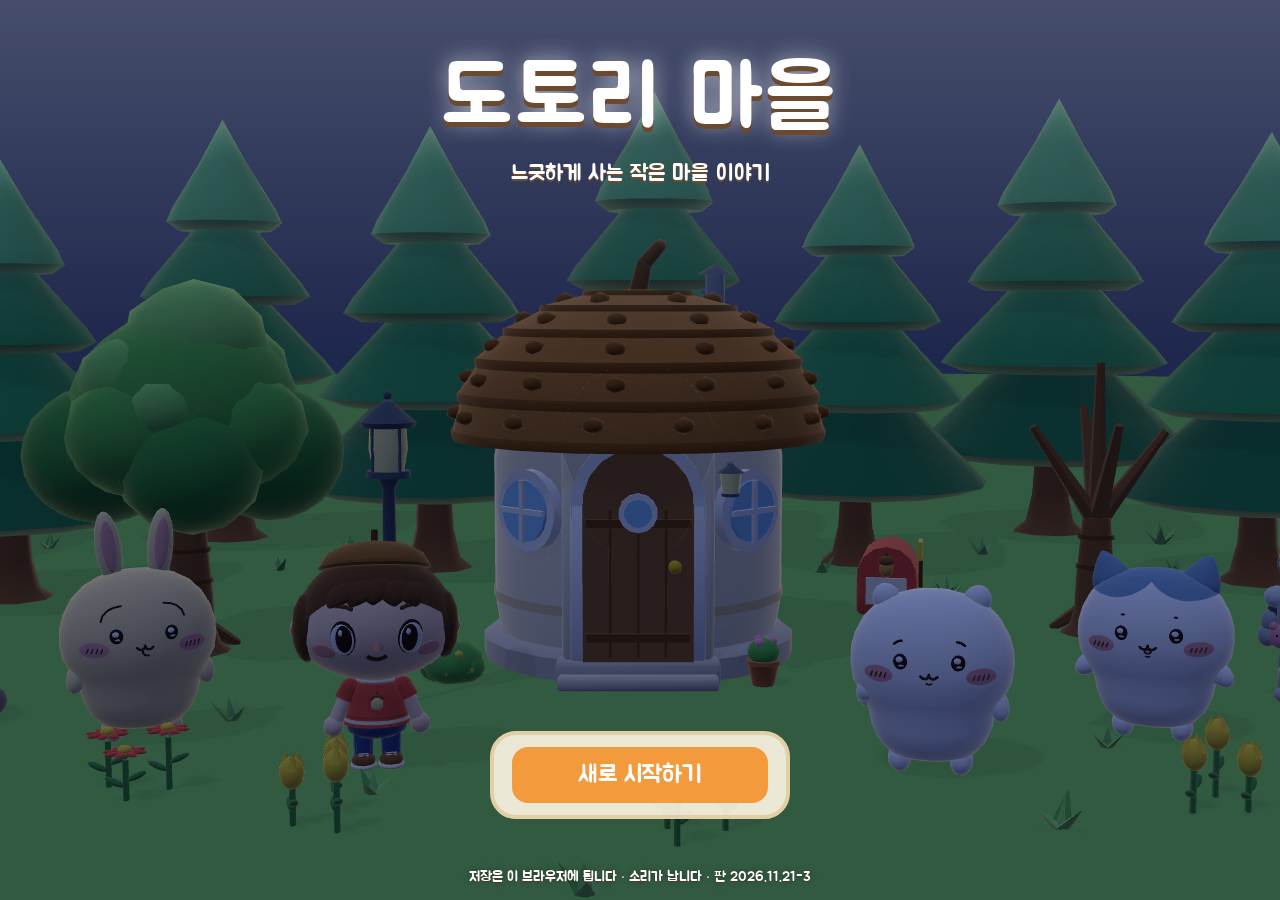
==== index.html @ 3efabaf2 "치이카와 주민 15명 모델링과 주인공 얼굴·헤어 꾸미기" ====
<!DOCTYPE html>
<html lang="ko">
<head>
<meta charset="utf-8">
<meta name="viewport" content="width=device-width, initial-scale=1">
<title>도토리 마을</title>
<link rel="icon" href="data:image/svg+xml,%3Csvg xmlns='http://www.w3.org/2000/svg' viewBox='0 0 32 32'%3E%3Cpath d='M16 30c-6 0-9-6-9-12h18c0 6-3 12-9 12z' fill='%23c98a4b'/%3E%3Cpath d='M5 17c0-6 5-10 11-10s11 4 11 10z' fill='%237a4a2a'/%3E%3Cpath d='M15 3h2v5h-2z' fill='%235a3a22'/%3E%3C/svg%3E">
<link rel="stylesheet" href="./css/style.css?v=2026.11.21-3">
<script type="importmap">{"imports":{"three":"./vendor/three/build/three.module.js","three/addons/":"./vendor/three/examples/jsm/"}}</script>
</head>
<body>
<canvas id="game"></canvas>
<div id="ui"></div>
<script type="module" src="./js/main.js?v=2026.11.21-3"></script>
</body>
</html>
---- css/style.css ----
@import url('https://fonts.googleapis.com/css2?family=Jua&display=swap');
:root { --cream:#fff8e6; --paper:#fffdf5; --brown:#6b4a2f; --brown-d:#4a3220; --line:#e2cfa6; --accent:#f29a3c; --green:#5fae62; --red:#e8574c; --blue:#4a90d9; }
* { box-sizing: border-box; }
html, body { margin:0; height:100%; overflow:hidden; background:#8ed06b; font-family:"Jua","Malgun Gothic","Apple SD Gothic Neo","Noto Sans KR",sans-serif; color:var(--brown-d); user-select:none; }
#game { position:fixed; inset:0; width:100%; height:100%; display:block; }
#ui { position:fixed; inset:0; pointer-events:none; font-size:18px; }
#ui > * { pointer-events:auto; }
.hidden { display:none !important; }
button { font-family:inherit; font-size:inherit; color:inherit; cursor:pointer; }

/* ---------- HUD ---------- */
.hud { position:absolute; background:rgba(255,248,230,.92); border:3px solid var(--line); border-radius:18px; padding:8px 14px; box-shadow:0 3px 0 rgba(90,60,30,.18); }
#hud-clock { left:16px; top:14px; line-height:1.25; min-width:170px; }
#hud-clock .date { font-size:15px; color:#8a6a48; }
#hud-clock .time { font-size:24px; }
#hud-clock .wx { font-size:15px; color:#8a6a48; }
#hud-money { right:16px; top:14px; font-size:22px; display:flex; align-items:center; gap:8px; }
.acorn { display:inline-block; width:20px; height:22px; background:radial-gradient(circle at 50% 70%, #d99a55 0 55%, transparent 56%), linear-gradient(#8a5a3a,#8a5a3a); background-size:100% 100%, 100% 46%; background-repeat:no-repeat; border-radius:50% 50% 50% 50% / 40% 40% 60% 60%; }
#hud-tools { left:16px; bottom:14px; display:flex; gap:6px; padding:6px; }
.tool { width:54px; height:54px; border-radius:12px; background:#f3e6c4; border:2px solid var(--line); position:relative; display:flex; align-items:center; justify-content:center; cursor:pointer; }
.tool img { width:46px; height:46px; }
.tool.on { background:#ffe19a; border-color:var(--accent); box-shadow:0 0 0 2px var(--accent) inset; }
.tool.none { opacity:.35; }
.tool .key { position:absolute; left:4px; top:1px; font-size:12px; color:#9a7a55; }
#hud-hint { left:50%; bottom:18px; transform:translateX(-50%); padding:6px 16px; font-size:17px; white-space:nowrap; }
#hud-hint b { background:var(--brown); color:#fff; border-radius:7px; padding:1px 8px; margin-right:6px; font-weight:normal; font-size:14px; }
#hud-menu { right:16px; bottom:14px; display:flex; gap:6px; padding:6px; }
#hud-menu button { border:2px solid var(--line); background:#f3e6c4; border-radius:12px; padding:6px 10px; font-size:15px; }
#hud-menu button:hover { background:#ffe19a; }
#hud-menu button span { color:#9a7a55; font-size:12px; margin-left:4px; }
#toasts { position:absolute; left:50%; top:16px; transform:translateX(-50%); display:flex; flex-direction:column; gap:6px; align-items:center; pointer-events:none; }
.toast { background:rgba(74,50,32,.9); color:#fff8e6; border-radius:16px; padding:7px 18px; font-size:17px; animation:pop .25s ease-out; }
@keyframes pop { from { transform:scale(.7); opacity:0; } to { transform:scale(1); opacity:1; } }

/* ---------- 대화 ---------- */
#dlg { position:absolute; left:50%; bottom:26px; transform:translateX(-50%); width:min(860px, 92vw); background:var(--paper); border:4px solid var(--line); border-radius:28px; padding:22px 28px 20px; min-height:128px; box-shadow:0 5px 0 rgba(90,60,30,.2); font-size:23px; line-height:1.5; cursor:pointer; }
#dlg .name { position:absolute; left:26px; top:-21px; background:var(--accent); color:#fff; border-radius:16px; padding:3px 18px; font-size:19px; box-shadow:0 2px 0 rgba(90,60,30,.25); }
#dlg .text { white-space:pre-wrap; min-height:70px; }
#dlg .text b { color:#d2691e; font-weight:normal; }
#dlg .next { position:absolute; right:22px; bottom:10px; color:var(--accent); animation:bob .7s infinite alternate; }
@keyframes bob { from { transform:translateY(0); } to { transform:translateY(5px); } }
#dlg-choices { position:absolute; right:calc(50% - min(430px, 46vw) + 8px); bottom:176px; display:flex; flex-direction:column; gap:7px; align-items:stretch; }
.choice { background:var(--paper); border:3px solid var(--line); border-radius:16px; padding:7px 22px; font-size:20px; text-align:left; }
.choice.sel, .choice:hover { background:#ffe19a; border-color:var(--accent); }

/* ---------- 패널 ---------- */
#shade { position:absolute; inset:0; background:rgba(40,28,16,.38); }
#panel { position:absolute; left:50%; top:50%; transform:translate(-50%,-50%); width:min(900px, 94vw); max-height:88vh; background:var(--cream); border:4px solid var(--line); border-radius:26px; box-shadow:0 6px 0 rgba(90,60,30,.25); display:flex; flex-direction:column; overflow:hidden; }
#panel .head { display:flex; align-items:center; padding:12px 20px; background:#f6e7bf; border-bottom:3px solid var(--line); font-size:24px; }
#panel .head .x { margin-left:auto; border:none; background:var(--red); color:#fff; width:36px; height:36px; border-radius:50%; font-size:20px; }
#panel .body { padding:16px 20px; overflow:auto; }
.tabs { display:flex; gap:6px; margin-bottom:12px; flex-wrap:wrap; }
.tab { border:2px solid var(--line); background:#f3e6c4; border-radius:12px; padding:5px 16px; }
.tab.on { background:var(--accent); color:#fff; border-color:var(--accent); }
.grid { display:grid; grid-template-columns:repeat(5, 76px); gap:8px; }
.grid.wide { grid-template-columns:repeat(8, 76px); }
.slot { width:76px; height:76px; border-radius:14px; background:#f3e6c4; border:2px solid var(--line); position:relative; display:flex; align-items:center; justify-content:center; cursor:pointer; }
.slot img { width:66px; height:66px; pointer-events:none; }
.slot.sel { border-color:var(--accent); box-shadow:0 0 0 3px var(--accent) inset; background:#ffe9b0; }
.slot .n { position:absolute; right:5px; bottom:2px; font-size:15px; background:rgba(255,253,245,.9); border-radius:8px; padding:0 5px; }
.slot.empty { cursor:default; }
.slot.unknown img { filter:brightness(0); opacity:.22; }
.slot .mark { position:absolute; left:4px; top:2px; font-size:13px; color:var(--green); }
.row2 { display:flex; gap:18px; align-items:flex-start; }
.detail { flex:1; min-width:230px; background:var(--paper); border:2px solid var(--line); border-radius:16px; padding:12px 14px; min-height:220px; }
.detail h3 { margin:0 0 6px; font-size:22px; font-weight:normal; }
.detail p { margin:4px 0; font-size:16px; line-height:1.45; color:#7a5a3c; }
.detail .acts { display:flex; flex-wrap:wrap; gap:6px; margin-top:10px; }
.btn { border:2px solid var(--line); background:#f3e6c4; border-radius:12px; padding:6px 14px; font-size:17px; }
.btn:hover { background:#ffe19a; }
.btn.go { background:var(--green); border-color:var(--green); color:#fff; }
.btn.warn { background:var(--red); border-color:var(--red); color:#fff; }
.btn:disabled { opacity:.45; cursor:default; }
.list { display:flex; flex-direction:column; gap:6px; }
.li { display:flex; align-items:center; gap:10px; background:var(--paper); border:2px solid var(--line); border-radius:14px; padding:4px 12px 4px 6px; }
.li img { width:54px; height:54px; }
.li .nm { flex:1; font-size:18px; }
.li .sub { font-size:14px; color:#9a7a55; display:block; }
.li .pr { font-size:18px; min-width:90px; text-align:right; }
.li.picked { background:#ffe9b0; border-color:var(--accent); }
.note { font-size:15px; color:#8a6a48; margin:6px 0; line-height:1.5; }
.bar { height:14px; background:#ead9b4; border-radius:8px; overflow:hidden; margin:4px 0 10px; }
.bar > i { display:block; height:100%; background:var(--green); }
.kv { display:grid; grid-template-columns:120px 1fr; gap:6px 12px; font-size:16px; align-items:center; }
.kv input[type=range] { width:100%; }
.letter { background:#fffdf5; border:2px dashed var(--line); border-radius:14px; padding:14px 18px; white-space:pre-wrap; line-height:1.6; font-size:18px; }
.keys { display:grid; grid-template-columns:150px 1fr; gap:4px 12px; font-size:15px; }
.keys b { background:var(--brown); color:#fff; border-radius:7px; padding:0 8px; font-weight:normal; display:inline-block; margin-right:3px; }
canvas.map { width:100%; border-radius:14px; border:2px solid var(--line); image-rendering:pixelated; }

/* ---------- 잡았다 카드 ---------- */
#card { position:absolute; left:50%; top:16%; transform:translateX(-50%); background:var(--paper); border:4px solid var(--line); border-radius:26px; padding:14px 26px 16px; text-align:center; box-shadow:0 6px 0 rgba(90,60,30,.25); animation:pop .25s ease-out; min-width:320px; }
#card img { width:170px; height:170px; }
#card .t { font-size:26px; }
#card .s { font-size:17px; color:#8a6a48; margin-top:2px; }
#card .new { display:inline-block; background:var(--red); color:#fff; border-radius:12px; padding:1px 12px; font-size:15px; margin-bottom:4px; }

/* ---------- 타이틀 ---------- */
#title { position:absolute; inset:0; display:flex; flex-direction:column; align-items:center; justify-content:center; background:linear-gradient(rgba(255,255,255,.18) 0%, rgba(255,255,255,0) 40%); }
#title.front { justify-content:space-between; padding:5vh 0 9vh; }   /* 첫 화면: 제목은 위, 단추는 아래, 가운데로 마을 풍경이 보인다 */
#title.front .sub { color:#fff; text-shadow:0 2px 0 #6b4a2f; margin:6px 0 0; }
#title .head { display:flex; flex-direction:column; align-items:center; }
#title.front .box { min-width:300px; padding:12px 18px; background:rgba(255,248,230,.9); }
#title h1 { font-size:86px; margin:0; font-weight:normal; color:#fff; text-shadow:0 5px 0 #6b4a2f, 0 0 22px rgba(255,255,255,.6); letter-spacing:4px; }
#title .sub { font-size:22px; color:#4a6a3a; margin:4px 0 30px; }
#title .box { background:rgba(255,248,230,.95); border:4px solid var(--line); border-radius:26px; padding:20px 28px; min-width:380px; display:flex; flex-direction:column; gap:10px; align-items:stretch; }
#title .box label { font-size:17px; color:#8a6a48; }
#title input[type=text] { font-family:inherit; font-size:22px; padding:6px 12px; border-radius:12px; border:3px solid var(--line); background:#fffdf5; color:var(--brown-d); width:100%; }
#title .big { font-size:24px; padding:10px; border-radius:16px; border:3px solid var(--accent); background:var(--accent); color:#fff; }
#title .big.alt { background:#f3e6c4; color:var(--brown-d); border-color:var(--line); }
#title .pick { display:flex; gap:8px; justify-content:center; }
#title .pick .slot { width:84px; height:84px; }
#title .pick .slot img { width:78px; height:78px; }
#title .foot { position:absolute; bottom:14px; font-size:14px; color:#fff; text-shadow:0 1px 0 #4a3a2a, 0 0 6px rgba(0,0,0,.35); }
#loading { position:absolute; inset:0; display:flex; flex-direction:column; align-items:center; justify-content:center; background:#8ed06b; font-size:26px; color:#fff; gap:14px; }
#loading .pbar { width:280px; height:16px; background:rgba(255,255,255,.4); border-radius:10px; overflow:hidden; }
#loading .pbar i { display:block; height:100%; width:0; background:#fff; transition:width .2s; }
#fade { position:absolute; inset:0; background:#1a140e; opacity:0; pointer-events:none; transition:opacity .28s; }
#fade.on { opacity:1; pointer-events:auto; }

#hud-goal { position:absolute; left:16px; top:112px; max-width:300px; padding:6px 12px; background:rgba(255,243,214,.92); border:3px solid var(--line); border-radius:14px; font-size:15px; color:var(--brown-d); box-shadow:0 3px 0 rgba(0,0,0,.12); }
.li.q { align-items:flex-start; padding:8px 14px 8px 10px; }
.li.q .mk { width:28px; font-size:19px; text-align:center; color:var(--green); flex:none; }
.li.q .mk.star { width:84px; text-align:left; color:#e0a020; letter-spacing:1px; }
.li.q .sub { margin-top:3px; line-height:1.4; color:#8a6a48; }
.li.q .bar { margin:6px 0 2px; }
.li.q .pr { align-self:center; }

/* ---------- 꾸미기 ---------- */
.lookui { display:flex; gap:16px; align-items:stretch; }
.lk-left { flex:none; display:flex; flex-direction:column; align-items:center; gap:6px; }
.lk-view { border-radius:18px; background:radial-gradient(circle at 50% 38%, #fffdf5 0%, #f6e7bf 78%); border:3px solid var(--line); cursor:grab; touch-action:none; }
.lk-turn { display:flex; align-items:center; gap:8px; }
.lk-turn .btn { padding:2px 12px; font-size:15px; }
.lk-tip { font-size:13px; color:#9a7a55; }
.lk-right { flex:1; min-width:0; display:flex; flex-direction:column; }
.lk-quick { display:flex; flex-wrap:wrap; gap:6px; margin-bottom:10px; }
.lk-quick .btn { padding:4px 10px; font-size:15px; }
.lk-opts { overflow:auto; max-height:236px; padding-right:4px; }
.lk-row { display:flex; gap:10px; align-items:flex-start; margin-bottom:9px; }
.lk-label { flex:none; width:74px; font-size:15px; color:#8a6a48; padding-top:5px; }
.lk-box { display:flex; flex-wrap:wrap; gap:6px; }
.lk-box.lk-hair-grid { flex:1; display:grid; grid-template-columns:repeat(auto-fill,minmax(76px,1fr)); }
.lk-hair-grid .opt { display:flex; flex-direction:column; align-items:center; gap:3px; padding:5px 3px; font-size:13px; }
.lk-hair-grid img { width:52px; height:52px; object-fit:contain; }
.lk-zoom { min-width:88px; }
.lookui button:focus-visible { outline:3px solid #407a68; outline-offset:2px; }
.opt { border:2px solid var(--line); background:#fffdf5; border-radius:12px; padding:4px 11px; font-size:15px; }
.opt:hover { background:#ffe19a; }
.opt.on { background:var(--accent); border-color:var(--accent); color:#fff; }
.sw { width:32px; height:32px; border-radius:50%; border:3px solid #fff; box-shadow:0 0 0 2px var(--line); padding:0; }
.sw.on { box-shadow:0 0 0 3px var(--accent), 0 0 0 6px #ffe19a; }
.lk-acts { display:flex; justify-content:flex-end; gap:8px; margin-top:12px; }
#title .box.wide { width:min(820px, 94vw); padding:14px 20px; gap:10px; }
#title .tf { display:grid; grid-template-columns:auto 1fr auto 1fr; gap:8px 10px; align-items:center; }
#title .tf input[type=text] { font-size:19px; padding:4px 10px; }
#title .tb { display:flex; gap:10px; }
#title .tb .big { flex:1; font-size:21px; padding:7px; }
#title .tb .big.alt { flex:none; width:150px; font-size:17px; }
#title { overflow:auto; }
#title .sub.lt { color:#fff; text-shadow:0 2px 0 #6b4a2f, 0 0 8px rgba(0,0,0,.35); font-size:19px; }

@media (max-width:620px) {
  #title:not(.front) { justify-content:flex-start; padding:8px 0 16px; }
  #title .box.wide { min-width:0; padding:12px; }
  #title .tf { grid-template-columns:auto 1fr; }
  #title .sub.lt { font-size:15px; text-align:center; }
  #title .tb .big.alt { width:auto; }
  .lookui { flex-direction:column; gap:10px; }
  .lk-left { flex-direction:row; justify-content:center; }
  .lk-view { width:132px !important; height:166px !important; }
  .lk-turn { flex-direction:column; gap:4px; }
  .lk-label { width:51px; font-size:13px; }
  .lk-opts { max-height:28vh; padding:4px; }
  .lk-right .tabs,.lk-quick { margin-bottom:6px; }
  .lk-box.lk-hair-grid { grid-template-columns:repeat(auto-fill,minmax(62px,1fr)); }
}

/* ---------- 같이 하기 ---------- */
#nettags { position:absolute; inset:0; pointer-events:none; overflow:hidden; }
.ntag { position:absolute; left:0; top:0; display:flex; flex-direction:column; align-items:center; gap:3px; will-change:transform; }
.ntag .nn { font-size:14px; padding:1px 9px; border-radius:10px; background:rgba(74,144,217,.92); color:#fff; white-space:nowrap; box-shadow:0 2px 0 rgba(0,0,0,.15); }
.ntag.me .nn { display:none; }
.ntag .nb { max-width:220px; font-size:16px; line-height:1.3; padding:6px 12px; border-radius:14px; background:#fffdf5; border:3px solid var(--line); color:var(--brown-d); text-align:center; word-break:keep-all; box-shadow:0 3px 0 rgba(0,0,0,.12); }
#hud-net { position:absolute; left:50%; top:14px; transform:translateX(-50%); padding:5px 14px; background:rgba(74,144,217,.92); color:#fff; border:3px solid #fff; border-radius:14px; font-size:15px; box-shadow:0 3px 0 rgba(0,0,0,.14); cursor:pointer; pointer-events:auto; }
#chat { position:absolute; left:50%; bottom:74px; transform:translateX(-50%); width:min(520px, 92vw); display:flex; flex-direction:column; gap:6px; pointer-events:auto; }
#chat .cq { display:flex; gap:6px; flex-wrap:wrap; justify-content:center; }
#chat .cq .btn { padding:4px 12px; font-size:16px; }
#chat input { font-family:inherit; font-size:19px; padding:8px 14px; border-radius:16px; border:3px solid var(--line); background:#fffdf5; color:var(--brown-d); }
.netui .net2 { display:flex; gap:14px; margin-top:10px; }
.netui .nc { flex:1; background:var(--paper); border:2px solid var(--line); border-radius:16px; padding:12px 14px; display:flex; flex-direction:column; gap:8px; align-items:flex-start; }
.netui .nc h3 { margin:0; font-weight:normal; font-size:20px; }
.netui .code { font-size:64px; letter-spacing:10px; text-align:center; color:var(--accent); margin:6px 0; }
.netui .code-in { font-family:inherit; font-size:26px; letter-spacing:6px; width:170px; padding:6px 10px; border-radius:12px; border:3px solid var(--line); background:#fffdf5; color:var(--brown-d); text-align:center; }
.note.warn { color:#c8463c; }
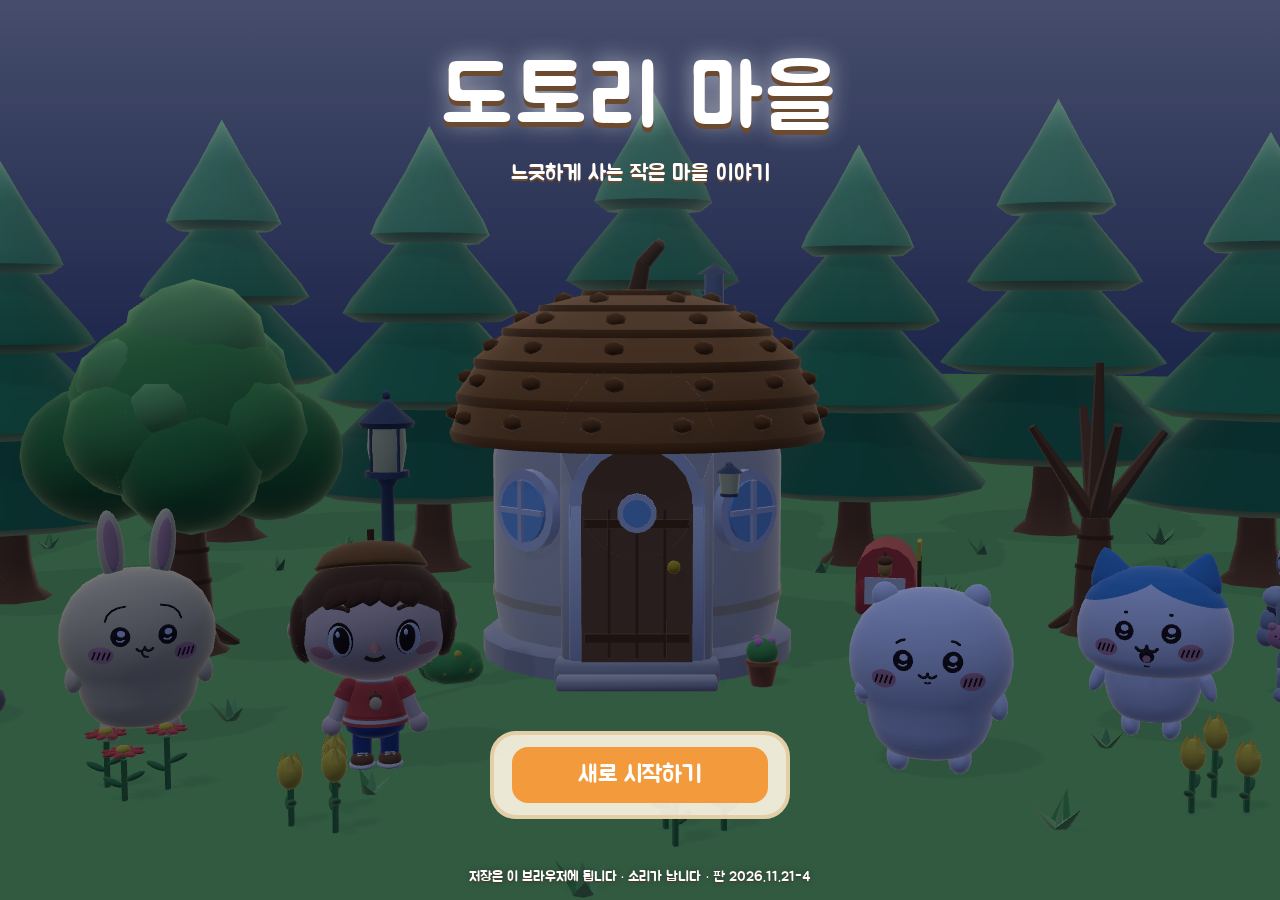
==== commit 0f49b008: "하치와레 피규어 비율로 얼굴을 다듬고 랏코의 짙은 귀 복원" ====
--- a/index.html
+++ b/index.html
@@ -5,12 +5,12 @@
 <meta name="viewport" content="width=device-width, initial-scale=1">
 <title>도토리 마을</title>
 <link rel="icon" href="data:image/svg+xml,%3Csvg xmlns='http://www.w3.org/2000/svg' viewBox='0 0 32 32'%3E%3Cpath d='M16 30c-6 0-9-6-9-12h18c0 6-3 12-9 12z' fill='%23c98a4b'/%3E%3Cpath d='M5 17c0-6 5-10 11-10s11 4 11 10z' fill='%237a4a2a'/%3E%3Cpath d='M15 3h2v5h-2z' fill='%235a3a22'/%3E%3C/svg%3E">
-<link rel="stylesheet" href="./css/style.css?v=2026.11.21-3">
+<link rel="stylesheet" href="./css/style.css?v=2026.11.21-4">
 <script type="importmap">{"imports":{"three":"./vendor/three/build/three.module.js","three/addons/":"./vendor/three/examples/jsm/"}}</script>
 </head>
 <body>
 <canvas id="game"></canvas>
 <div id="ui"></div>
-<script type="module" src="./js/main.js?v=2026.11.21-3"></script>
+<script type="module" src="./js/main.js?v=2026.11.21-4"></script>
 </body>
 </html>
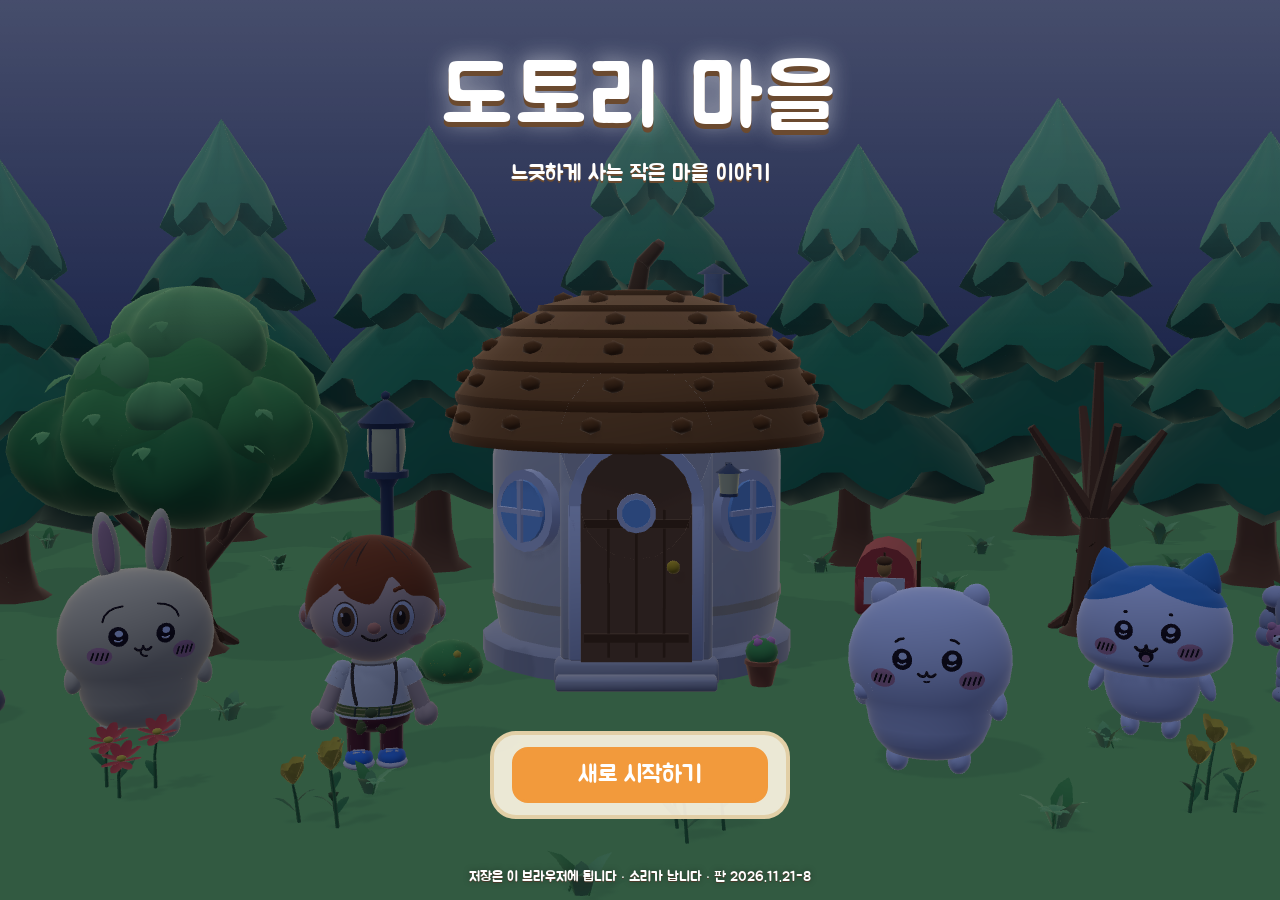
==== commit f270ab48: "Add touch movement, playable weeding and ramen shifts, resident reactions, and walkable habitat gall" ====
--- a/index.html
+++ b/index.html
@@ -5,12 +5,12 @@
 <meta name="viewport" content="width=device-width, initial-scale=1">
 <title>도토리 마을</title>
 <link rel="icon" href="data:image/svg+xml,%3Csvg xmlns='http://www.w3.org/2000/svg' viewBox='0 0 32 32'%3E%3Cpath d='M16 30c-6 0-9-6-9-12h18c0 6-3 12-9 12z' fill='%23c98a4b'/%3E%3Cpath d='M5 17c0-6 5-10 11-10s11 4 11 10z' fill='%237a4a2a'/%3E%3Cpath d='M15 3h2v5h-2z' fill='%235a3a22'/%3E%3C/svg%3E">
-<link rel="stylesheet" href="./css/style.css?v=2026.11.21-4">
+<link rel="stylesheet" href="./css/style.css?v=2026.11.21-8">
 <script type="importmap">{"imports":{"three":"./vendor/three/build/three.module.js","three/addons/":"./vendor/three/examples/jsm/"}}</script>
 </head>
 <body>
 <canvas id="game"></canvas>
 <div id="ui"></div>
-<script type="module" src="./js/main.js?v=2026.11.21-4"></script>
+<script type="module" src="./js/main.js?v=2026.11.21-8"></script>
 </body>
 </html>
--- a/css/style.css
+++ b/css/style.css
@@ -36,6 +36,10 @@
 #dlg { position:absolute; left:50%; bottom:26px; transform:translateX(-50%); width:min(860px, 92vw); background:var(--paper); border:4px solid var(--line); border-radius:28px; padding:22px 28px 20px; min-height:128px; box-shadow:0 5px 0 rgba(90,60,30,.2); font-size:23px; line-height:1.5; cursor:pointer; }
 #dlg .name { position:absolute; left:26px; top:-21px; background:var(--accent); color:#fff; border-radius:16px; padding:3px 18px; font-size:19px; box-shadow:0 2px 0 rgba(90,60,30,.25); }
 #dlg .text { white-space:pre-wrap; min-height:70px; }
+#dlg .gesture { margin-top:8px; color:#685943; font-size:.82em; line-height:1.5; }
+#dlg.gesture-only .text { display:none; }
+#dlg.gesture-only .gesture { min-height:56px; margin-top:0; display:flex; align-items:center; }
+#dlg .gesture[hidden] { display:none; }
 #dlg .text b { color:#d2691e; font-weight:normal; }
 #dlg .next { position:absolute; right:22px; bottom:10px; color:var(--accent); animation:bob .7s infinite alternate; }
 @keyframes bob { from { transform:translateY(0); } to { transform:translateY(5px); } }
@@ -126,6 +130,56 @@
 .li.q .bar { margin:6px 0 2px; }
 .li.q .pr { align-self:center; }
 
+.story-page { display:grid; gap:10px; }
+.activity-game {display:grid;gap:9px;}
+#ui>.touch-controls {display:none;pointer-events:none;position:absolute;inset:0;user-select:none;-webkit-user-select:none;}
+.touch-mode #ui>.touch-controls.active {display:block;}
+.touch-controls>* {position:absolute;pointer-events:auto;touch-action:none;-webkit-tap-highlight-color:transparent;box-sizing:border-box;}
+.touch-stick {width:106px;height:106px;bottom:max(13px,env(safe-area-inset-bottom));left:max(14px,env(safe-area-inset-left));background:#fff4cf80;border:3px solid #745b3d88;border-radius:50%;box-shadow:inset 0 0 0 9px #fffae63b;}
+.touch-stick i {position:absolute;left:50%;top:50%;width:43px;height:43px;border-radius:50%;background:#f4dfa9df;border:3px solid #947451;transform:translate(-50%,-50%);box-shadow:0 3px 0 #74553166;}
+.touch-controls button {border:3px solid #816649;border-radius:50%;background:#fff1c9e8;color:#5a452e;box-shadow:0 3px 0 #65472470;font:inherit;}
+.touch-controls .touch-act {width:72px;height:72px;right:max(13px,env(safe-area-inset-right));bottom:max(18px,env(safe-area-inset-bottom));}
+.touch-controls .touch-pick {width:52px;height:52px;right:91px;bottom:22px;font-size:14px;}
+.touch-controls .pressed {background:#f2cf83;box-shadow:inset 0 2px 3px #78542d70;}
+.touch-mode #hud-tools {left:8px;bottom:127px;gap:2px;padding:3px;}
+.touch-mode #hud-tools .tool {width:40px;height:40px;}
+.touch-mode #hud-tools .tool img {width:36px;height:36px;}
+.touch-mode #hud-tools .key {display:none;}
+.touch-mode #hud-menu {right:7px;bottom:90px;gap:2px;padding:3px;}
+.touch-mode #hud-menu button {font-size:12px;padding:5px;}
+.touch-mode #hud-menu button span {display:none;}
+.touch-mode #hud-hint {bottom:184px;width:max-content;max-width:93vw;box-sizing:border-box;text-align:center;white-space:normal;font-size:13px;padding:3px 9px;}
+.activity-game p {margin:0;line-height:1.45;}
+.activity-game .activity-objective {color:#3d5745;font-weight:bold;}
+.activity-game canvas {display:block;width:100%;aspect-ratio:16/9;border-radius:15px;background:#416258;touch-action:none;cursor:grab;}
+.activity-game canvas:active {cursor:grabbing;}
+.activity-game canvas:focus-visible {outline:3px solid #dfb74e;outline-offset:2px;}
+.activity-status {color:#58432e;min-height:1.5em;}
+#panel:has(.activity-game) {width:min(740px,94vw);}
+.museum-guide .btn {margin:3px;}
+.museum-watch {position:fixed;z-index:15;left:50%;bottom:10px;transform:translateX(-50%);width:min(570px,90vw);box-sizing:border-box;padding:12px 17px;border-radius:14px;background:#193b49ed;color:#f9f1d7;display:grid;gap:5px;box-shadow:0 3px 12px #162c3950;}
+.museum-watch div {display:flex;gap:7px;}
+.museum-watch .btn {padding:5px 9px;font-size:13px;}
+.story-page h3,.story-page p,.story-line p,.story-specimen p { margin:0; }
+.story-count { font-size:.88em; color:#696c4a; }
+.story-cards,.story-roll { display:flex; flex-wrap:wrap; justify-content:center; gap:8px; }
+.story-choice { flex:1; min-width:68px; display:grid; place-items:center; padding:5px 2px; }
+.story-art { width:88px; max-width:100%; aspect-ratio:1; object-fit:contain; }
+.story-specimen,.story-line { border-bottom:1px solid #e3d8b4; padding:6px 0; }
+.story-specimen,.story-kitchen { display:flex; align-items:center; gap:12px; }
+.story-specimen img { width:60px; }
+.story-kitchen>div:first-child { flex:0 0 32%; }
+.story-kitchen>div:last-child { display:grid; grid-template-columns:repeat(2,minmax(0,1fr)); gap:5px; }
+.story-kitchen img { width:150px; background:#f1e7cf; border-radius:50%; }
+.story-kitchen [aria-pressed="true"] { background:#4e755c; color:white; }
+.story-order { background:#fff6e6; border-left:4px solid #bb7855; padding:9px 13px; }
+.story-status { color:#875132; }
+.story-seal { display:inline-block; justify-self:start; padding:4px 10px; color:#486847; border:2px solid #72936b; border-radius:7px; font-weight:bold; }
+.story-roll { align-items:center; background:#f9f1d8; padding:16px 8px; }
+.story-sources summary { cursor:pointer; color:#54684d; }
+.story-sources a { display:block; color:#476e64; margin:.4em 0; }
+.story-roll span { min-width:3ch; text-align:center; }
+@media(max-width:480px){.story-art{width:65px}.story-kitchen{gap:5px}.story-kitchen .btn{font-size:13px;padding:6px 3px}}
 /* ---------- 꾸미기 ---------- */
 .lookui { display:flex; gap:16px; align-items:stretch; }
 .lk-left { flex:none; display:flex; flex-direction:column; align-items:center; gap:6px; }
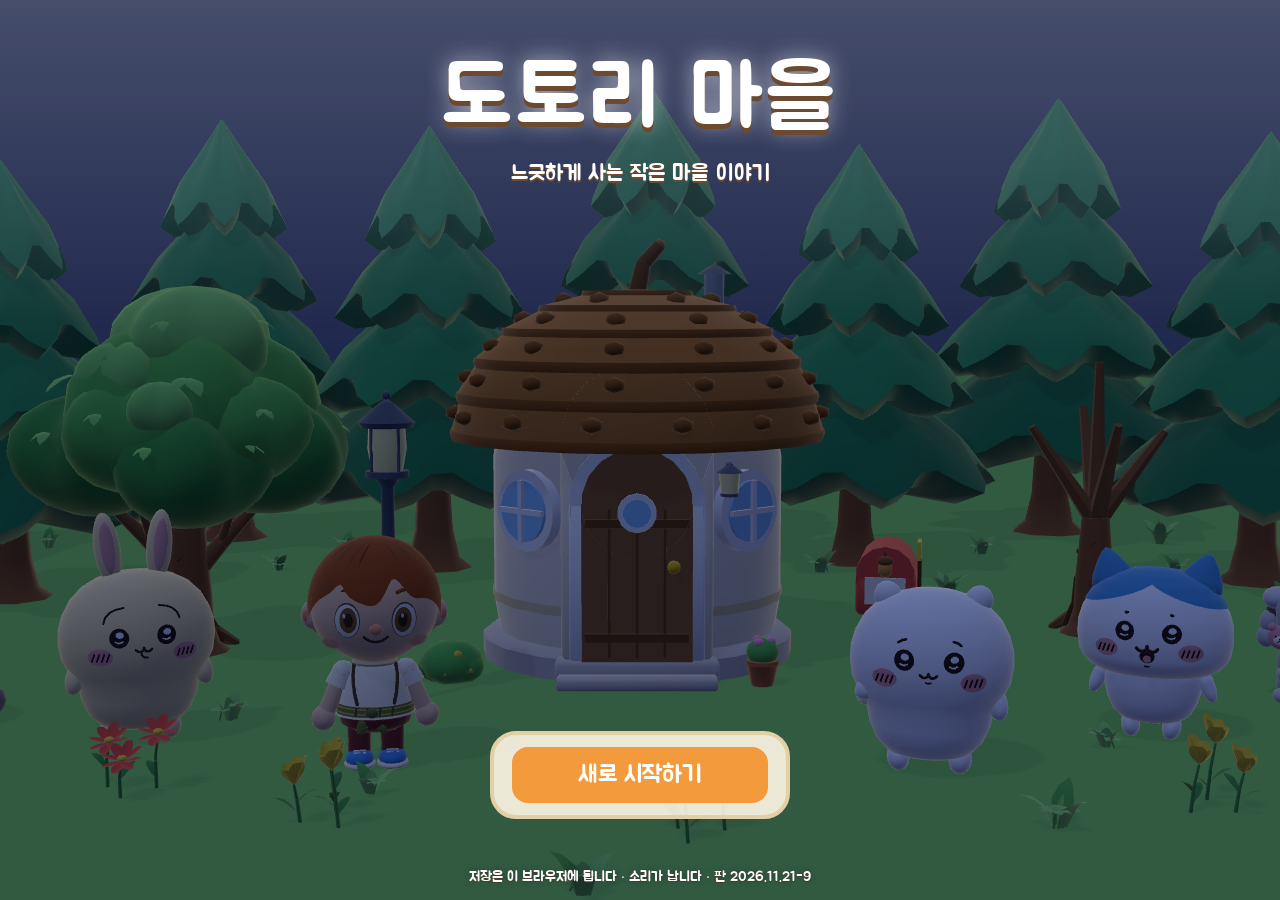
==== commit f86da8cf: "Separate resident conversation from net swings on keyboard and touch" ====
--- a/index.html
+++ b/index.html
@@ -5,12 +5,12 @@
 <meta name="viewport" content="width=device-width, initial-scale=1">
 <title>도토리 마을</title>
 <link rel="icon" href="data:image/svg+xml,%3Csvg xmlns='http://www.w3.org/2000/svg' viewBox='0 0 32 32'%3E%3Cpath d='M16 30c-6 0-9-6-9-12h18c0 6-3 12-9 12z' fill='%23c98a4b'/%3E%3Cpath d='M5 17c0-6 5-10 11-10s11 4 11 10z' fill='%237a4a2a'/%3E%3Cpath d='M15 3h2v5h-2z' fill='%235a3a22'/%3E%3C/svg%3E">
-<link rel="stylesheet" href="./css/style.css?v=2026.11.21-8">
+<link rel="stylesheet" href="./css/style.css?v=2026.11.21-9">
 <script type="importmap">{"imports":{"three":"./vendor/three/build/three.module.js","three/addons/":"./vendor/three/examples/jsm/"}}</script>
 </head>
 <body>
 <canvas id="game"></canvas>
 <div id="ui"></div>
-<script type="module" src="./js/main.js?v=2026.11.21-8"></script>
+<script type="module" src="./js/main.js?v=2026.11.21-9"></script>
 </body>
 </html>
--- a/css/style.css
+++ b/css/style.css
@@ -139,7 +139,9 @@
 .touch-stick i {position:absolute;left:50%;top:50%;width:43px;height:43px;border-radius:50%;background:#f4dfa9df;border:3px solid #947451;transform:translate(-50%,-50%);box-shadow:0 3px 0 #74553166;}
 .touch-controls button {border:3px solid #816649;border-radius:50%;background:#fff1c9e8;color:#5a452e;box-shadow:0 3px 0 #65472470;font:inherit;}
 .touch-controls .touch-act {width:72px;height:72px;right:max(13px,env(safe-area-inset-right));bottom:max(18px,env(safe-area-inset-bottom));}
-.touch-controls .touch-pick {width:52px;height:52px;right:91px;bottom:22px;font-size:14px;}
+.touch-controls .touch-talk {width:54px;height:54px;right:calc(max(13px,env(safe-area-inset-right)) + 78px);bottom:max(22px,env(safe-area-inset-bottom));}
+.touch-controls .touch-pick {width:48px;height:48px;right:calc(max(13px,env(safe-area-inset-right)) + 138px);bottom:max(22px,env(safe-area-inset-bottom));font-size:14px;}
+.touch-controls .touch-act {font-size:14px;padding:2px;}
 .touch-controls .pressed {background:#f2cf83;box-shadow:inset 0 2px 3px #78542d70;}
 .touch-mode #hud-tools {left:8px;bottom:127px;gap:2px;padding:3px;}
 .touch-mode #hud-tools .tool {width:40px;height:40px;}
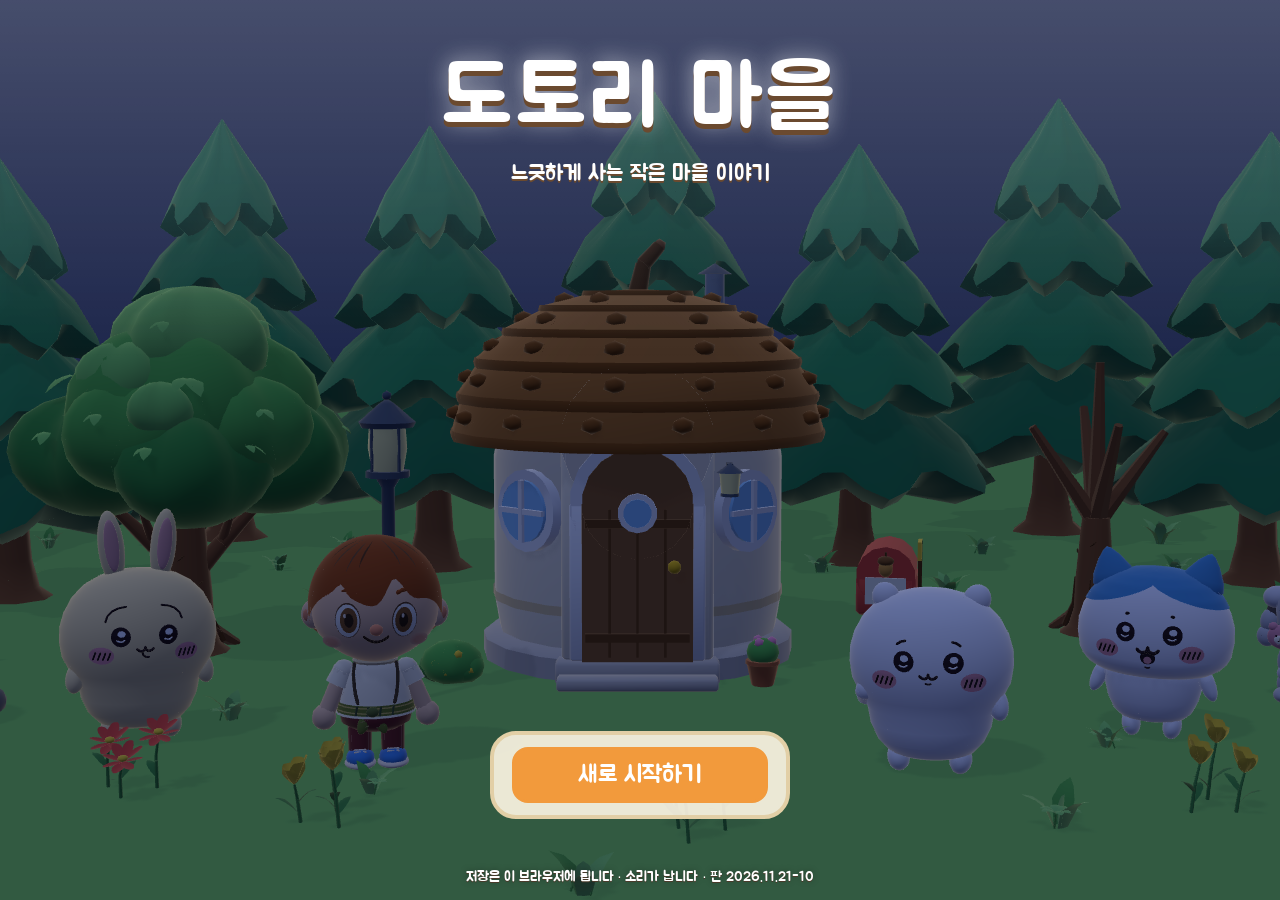
==== commit edc8a1a3: "Let players pass an hour or sleep until the next village morning" ====
--- a/index.html
+++ b/index.html
@@ -5,12 +5,12 @@
 <meta name="viewport" content="width=device-width, initial-scale=1">
 <title>도토리 마을</title>
 <link rel="icon" href="data:image/svg+xml,%3Csvg xmlns='http://www.w3.org/2000/svg' viewBox='0 0 32 32'%3E%3Cpath d='M16 30c-6 0-9-6-9-12h18c0 6-3 12-9 12z' fill='%23c98a4b'/%3E%3Cpath d='M5 17c0-6 5-10 11-10s11 4 11 10z' fill='%237a4a2a'/%3E%3Cpath d='M15 3h2v5h-2z' fill='%235a3a22'/%3E%3C/svg%3E">
-<link rel="stylesheet" href="./css/style.css?v=2026.11.21-9">
+<link rel="stylesheet" href="./css/style.css?v=2026.11.21-10">
 <script type="importmap">{"imports":{"three":"./vendor/three/build/three.module.js","three/addons/":"./vendor/three/examples/jsm/"}}</script>
 </head>
 <body>
 <canvas id="game"></canvas>
 <div id="ui"></div>
-<script type="module" src="./js/main.js?v=2026.11.21-9"></script>
+<script type="module" src="./js/main.js?v=2026.11.21-10"></script>
 </body>
 </html>
--- a/css/style.css
+++ b/css/style.css
@@ -87,6 +87,8 @@
 .bar > i { display:block; height:100%; background:var(--green); }
 .kv { display:grid; grid-template-columns:120px 1fr; gap:6px 12px; font-size:16px; align-items:center; }
 .kv input[type=range] { width:100%; }
+.clock-actions {display:flex;flex-wrap:wrap;gap:5px;margin:5px 0;}
+.clock-actions .btn {font-size:15px;}
 .letter { background:#fffdf5; border:2px dashed var(--line); border-radius:14px; padding:14px 18px; white-space:pre-wrap; line-height:1.6; font-size:18px; }
 .keys { display:grid; grid-template-columns:150px 1fr; gap:4px 12px; font-size:15px; }
 .keys b { background:var(--brown); color:#fff; border-radius:7px; padding:0 8px; font-weight:normal; display:inline-block; margin-right:3px; }
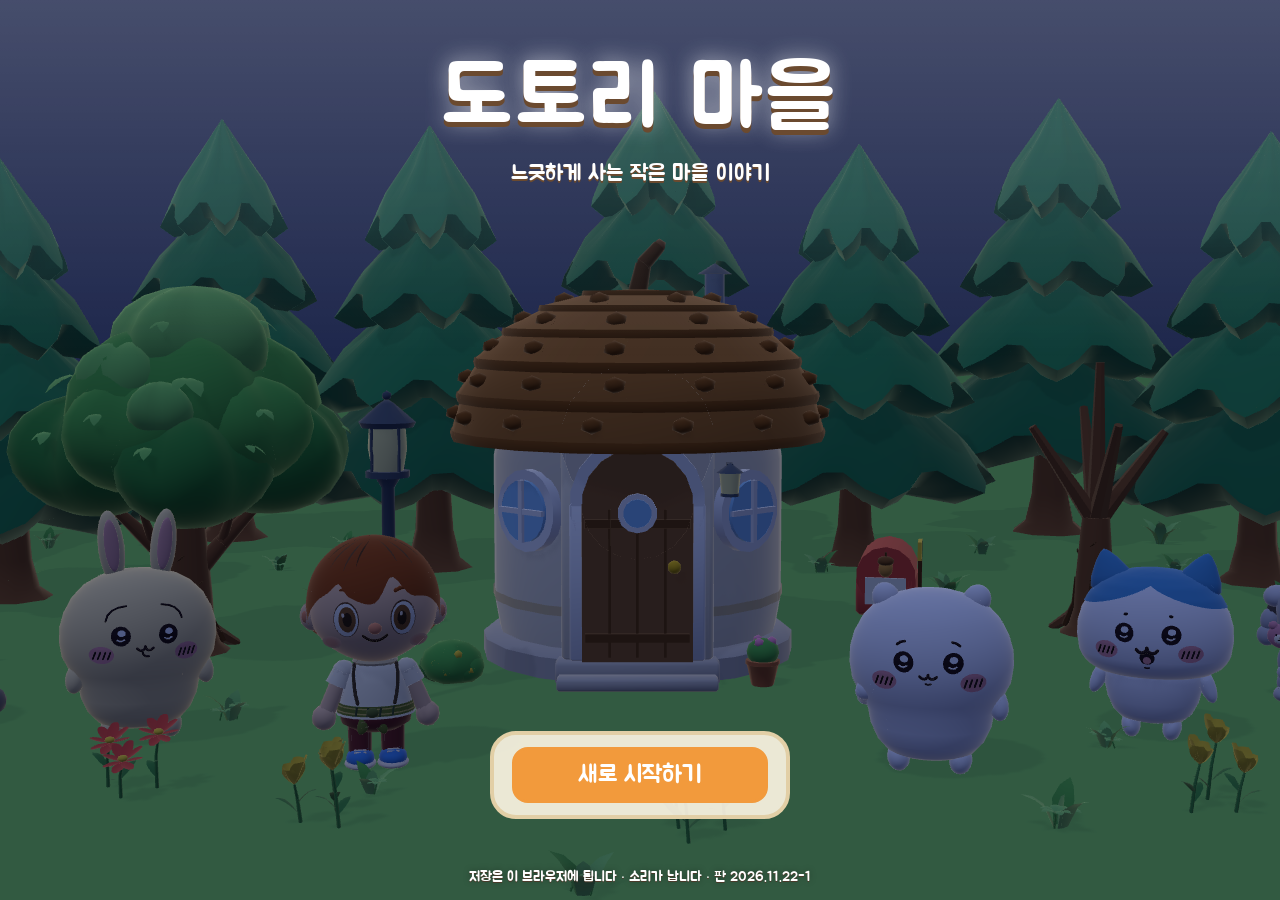
==== commit 2df59a99: "Expand village life with a second island, ferry, crafting and action hunts" ====
--- a/index.html
+++ b/index.html
@@ -5,12 +5,12 @@
 <meta name="viewport" content="width=device-width, initial-scale=1">
 <title>도토리 마을</title>
 <link rel="icon" href="data:image/svg+xml,%3Csvg xmlns='http://www.w3.org/2000/svg' viewBox='0 0 32 32'%3E%3Cpath d='M16 30c-6 0-9-6-9-12h18c0 6-3 12-9 12z' fill='%23c98a4b'/%3E%3Cpath d='M5 17c0-6 5-10 11-10s11 4 11 10z' fill='%237a4a2a'/%3E%3Cpath d='M15 3h2v5h-2z' fill='%235a3a22'/%3E%3C/svg%3E">
-<link rel="stylesheet" href="./css/style.css?v=2026.11.21-10">
+<link rel="stylesheet" href="./css/style.css?v=2026.11.22-1">
 <script type="importmap">{"imports":{"three":"./vendor/three/build/three.module.js","three/addons/":"./vendor/three/examples/jsm/"}}</script>
 </head>
 <body>
 <canvas id="game"></canvas>
 <div id="ui"></div>
-<script type="module" src="./js/main.js?v=2026.11.21-10"></script>
+<script type="module" src="./js/main.js?v=2026.11.22-1"></script>
 </body>
 </html>
--- a/css/style.css
+++ b/css/style.css
@@ -66,6 +66,13 @@
 .slot.unknown img { filter:brightness(0); opacity:.22; }
 .slot .mark { position:absolute; left:4px; top:2px; font-size:13px; color:var(--green); }
 .row2 { display:flex; gap:18px; align-items:flex-start; }
+@media (max-width:720px) {
+  .bag-layout {flex-direction:column;align-items:stretch;gap:10px;}
+  .bag-layout .grid {grid-template-columns:repeat(5,minmax(0,1fr));max-height:39dvh;overflow:auto;gap:4px;}
+  .bag-layout .slot {width:100%;height:auto;aspect-ratio:1;box-sizing:border-box;}
+  .bag-layout .slot img {width:90%;height:90%;}
+  .bag-layout .detail {min-width:0;}
+}
 .detail { flex:1; min-width:230px; background:var(--paper); border:2px solid var(--line); border-radius:16px; padding:12px 14px; min-height:220px; }
 .detail h3 { margin:0 0 6px; font-size:22px; font-weight:normal; }
 .detail p { margin:4px 0; font-size:16px; line-height:1.45; color:#7a5a3c; }
@@ -144,6 +151,10 @@
 .touch-controls .touch-talk {width:54px;height:54px;right:calc(max(13px,env(safe-area-inset-right)) + 78px);bottom:max(22px,env(safe-area-inset-bottom));}
 .touch-controls .touch-pick {width:48px;height:48px;right:calc(max(13px,env(safe-area-inset-right)) + 138px);bottom:max(22px,env(safe-area-inset-bottom));font-size:14px;}
 .touch-controls .touch-act {font-size:14px;padding:2px;}
+.touch-controls.hunting .touch-pick {right:calc(max(13px,env(safe-area-inset-right)) + 80px);}
+.hunt-status {position:absolute;top:10px;left:50%;transform:translateX(-50%);padding:7px 15px;background:#fff4ddec;border:2px solid #8e7855;border-radius:15px;line-height:1.45;text-align:center;white-space:pre;font-size:14px;color:#4e4336;pointer-events:none;}
+#ui:has(.hunt-status) :is(#hud-goal,#hud-tools,#hud-clock,#hud-money) {display:none;}
+.hunt-status button {display:block;pointer-events:auto;margin:4px auto 0;font-size:12px;padding:1px 8px;}
 .touch-controls .pressed {background:#f2cf83;box-shadow:inset 0 2px 3px #78542d70;}
 .touch-mode #hud-tools {left:8px;bottom:127px;gap:2px;padding:3px;}
 .touch-mode #hud-tools .tool {width:40px;height:40px;}
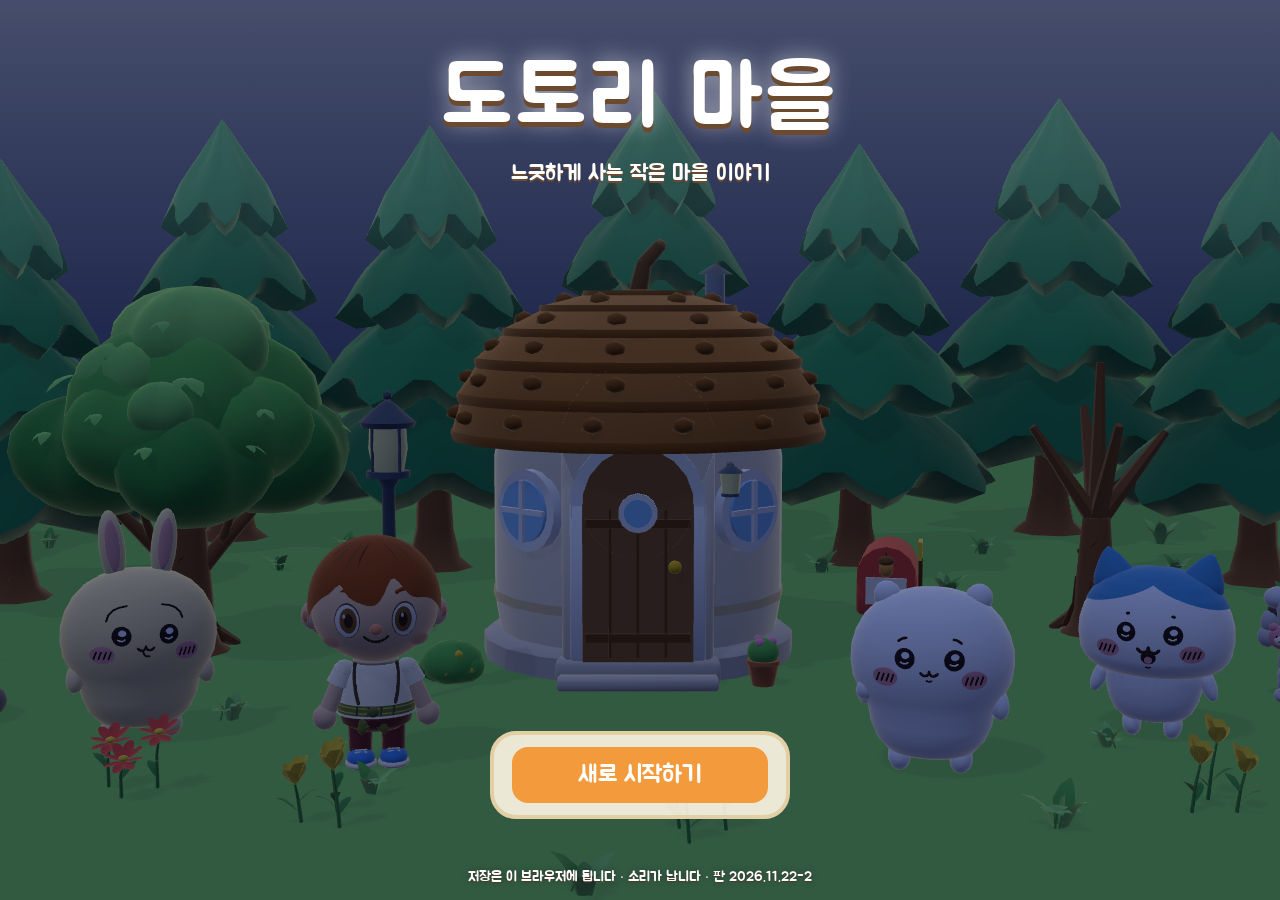
==== commit f44fc436: "Give each village its own residents and support invitations and ferry moves" ====
--- a/index.html
+++ b/index.html
@@ -5,12 +5,12 @@
 <meta name="viewport" content="width=device-width, initial-scale=1">
 <title>도토리 마을</title>
 <link rel="icon" href="data:image/svg+xml,%3Csvg xmlns='http://www.w3.org/2000/svg' viewBox='0 0 32 32'%3E%3Cpath d='M16 30c-6 0-9-6-9-12h18c0 6-3 12-9 12z' fill='%23c98a4b'/%3E%3Cpath d='M5 17c0-6 5-10 11-10s11 4 11 10z' fill='%237a4a2a'/%3E%3Cpath d='M15 3h2v5h-2z' fill='%235a3a22'/%3E%3C/svg%3E">
-<link rel="stylesheet" href="./css/style.css?v=2026.11.22-1">
+<link rel="stylesheet" href="./css/style.css?v=2026.11.22-2">
 <script type="importmap">{"imports":{"three":"./vendor/three/build/three.module.js","three/addons/":"./vendor/three/examples/jsm/"}}</script>
 </head>
 <body>
 <canvas id="game"></canvas>
 <div id="ui"></div>
-<script type="module" src="./js/main.js?v=2026.11.22-1"></script>
+<script type="module" src="./js/main.js?v=2026.11.22-2"></script>
 </body>
 </html>
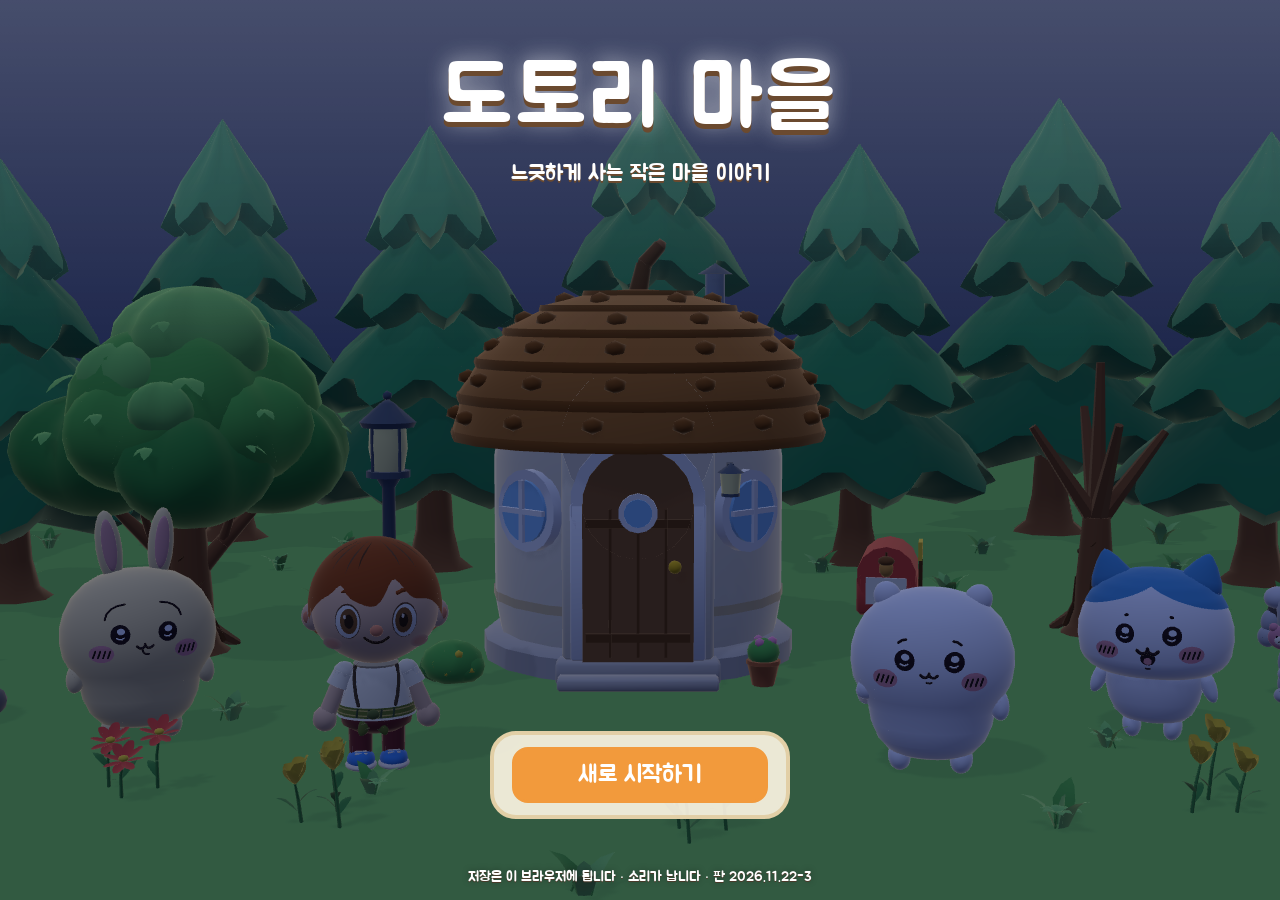
==== commit c61908fa: "Keep legacy plot reservations usable through independent town recruitment" ====
--- a/index.html
+++ b/index.html
@@ -5,12 +5,12 @@
 <meta name="viewport" content="width=device-width, initial-scale=1">
 <title>도토리 마을</title>
 <link rel="icon" href="data:image/svg+xml,%3Csvg xmlns='http://www.w3.org/2000/svg' viewBox='0 0 32 32'%3E%3Cpath d='M16 30c-6 0-9-6-9-12h18c0 6-3 12-9 12z' fill='%23c98a4b'/%3E%3Cpath d='M5 17c0-6 5-10 11-10s11 4 11 10z' fill='%237a4a2a'/%3E%3Cpath d='M15 3h2v5h-2z' fill='%235a3a22'/%3E%3C/svg%3E">
-<link rel="stylesheet" href="./css/style.css?v=2026.11.22-2">
+<link rel="stylesheet" href="./css/style.css?v=2026.11.22-3">
 <script type="importmap">{"imports":{"three":"./vendor/three/build/three.module.js","three/addons/":"./vendor/three/examples/jsm/"}}</script>
 </head>
 <body>
 <canvas id="game"></canvas>
 <div id="ui"></div>
-<script type="module" src="./js/main.js?v=2026.11.22-2"></script>
+<script type="module" src="./js/main.js?v=2026.11.22-3"></script>
 </body>
 </html>
